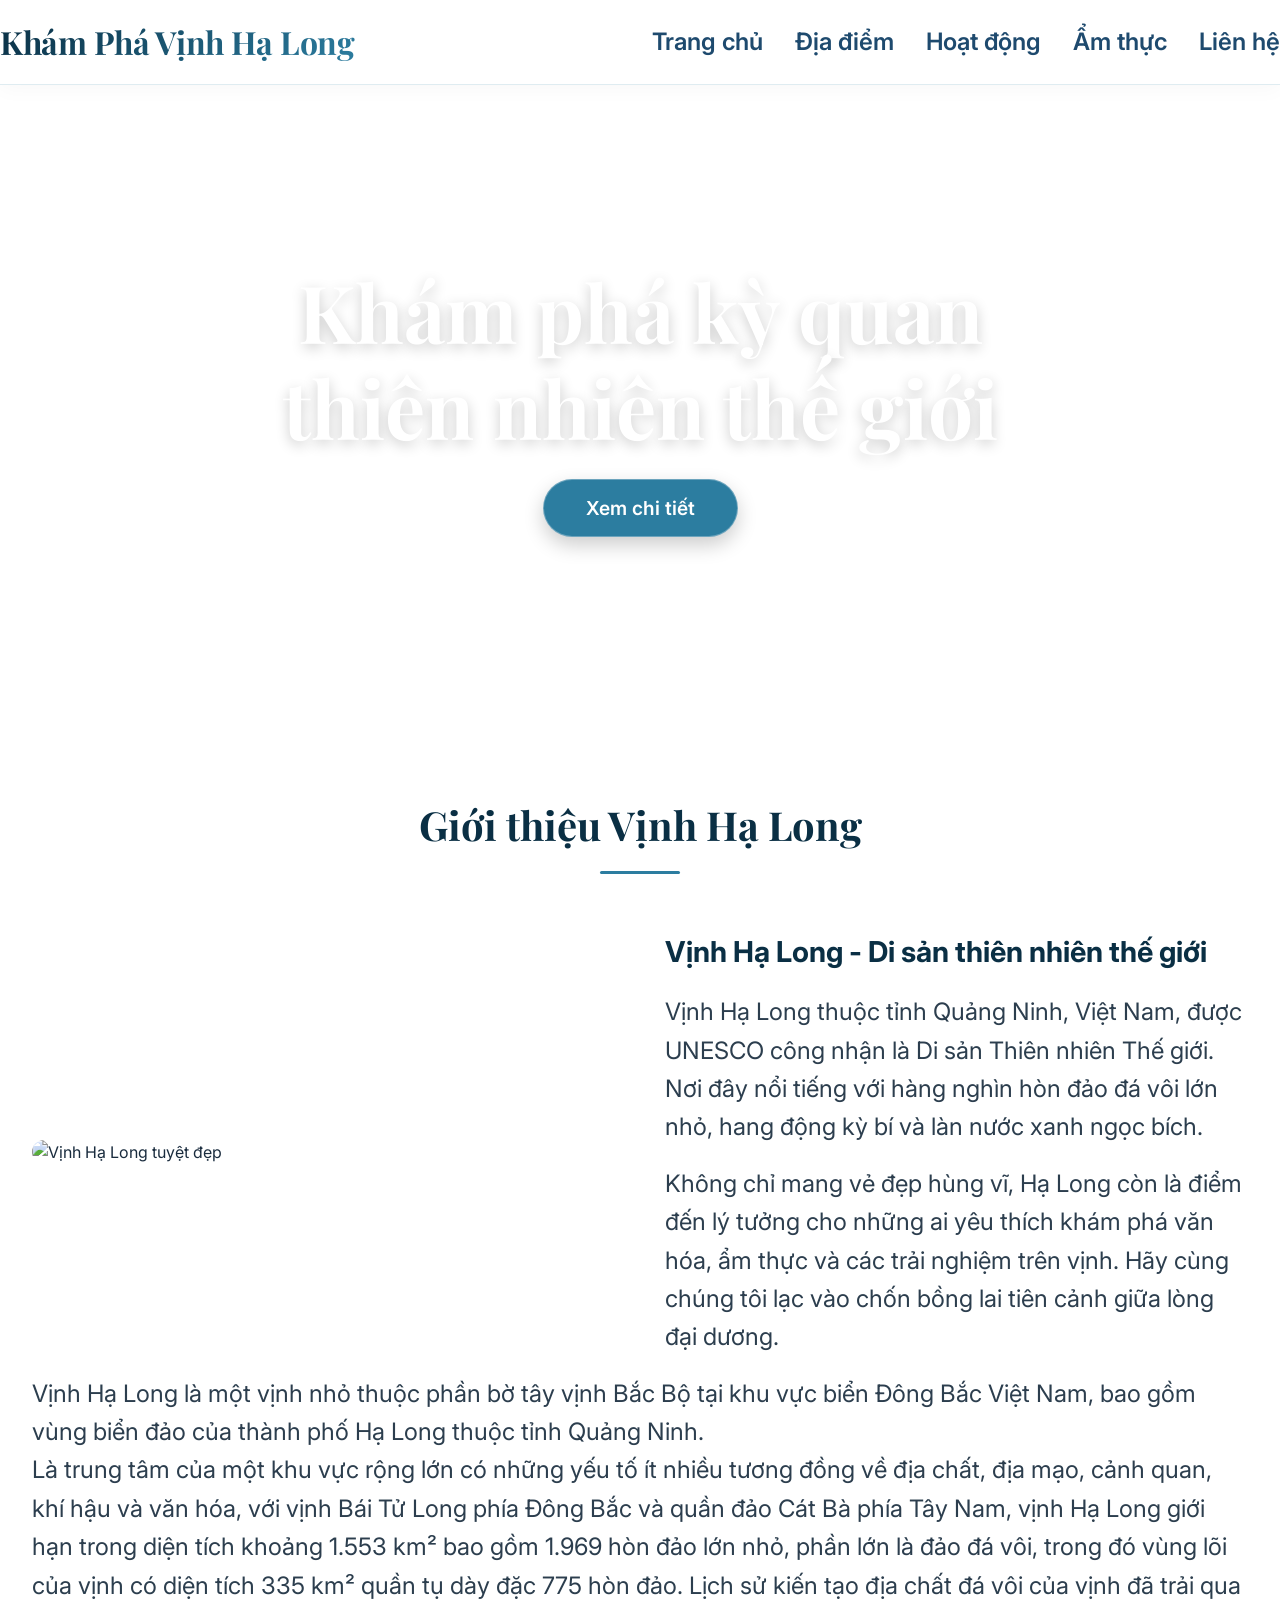
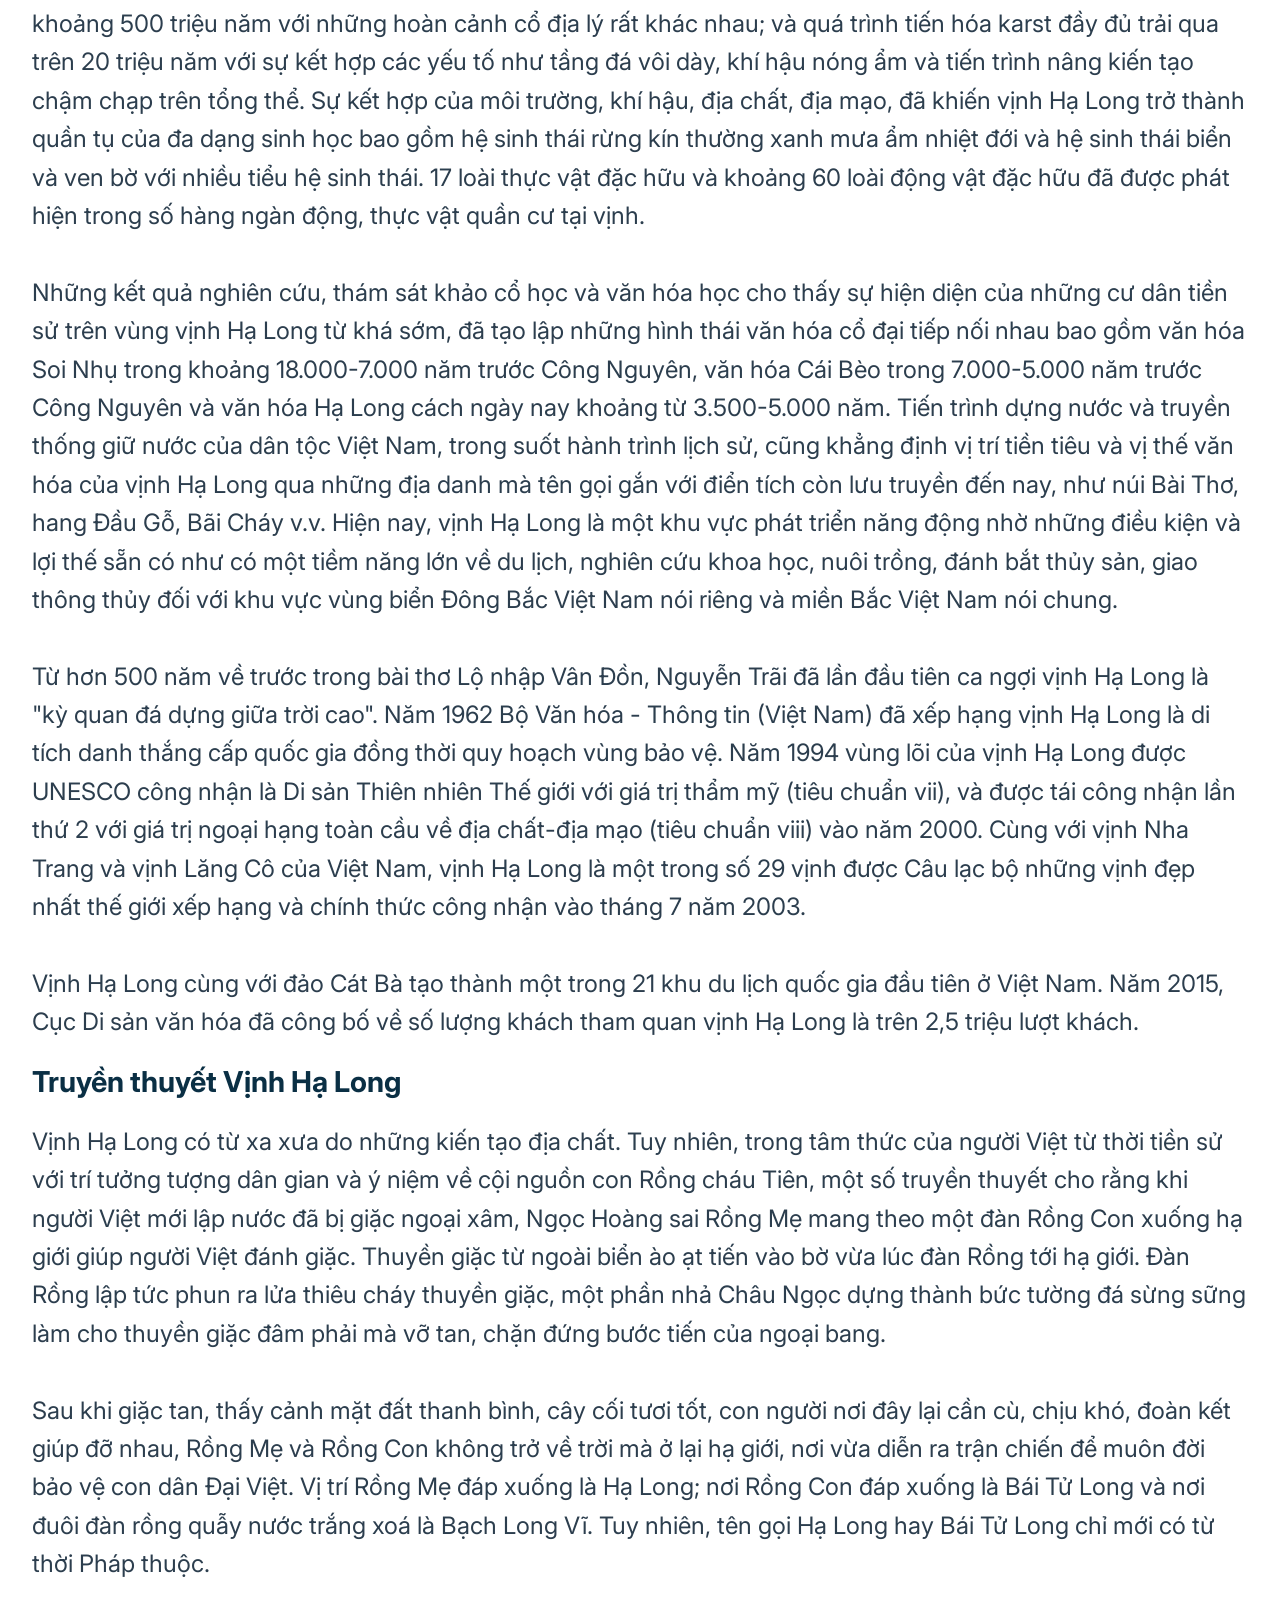
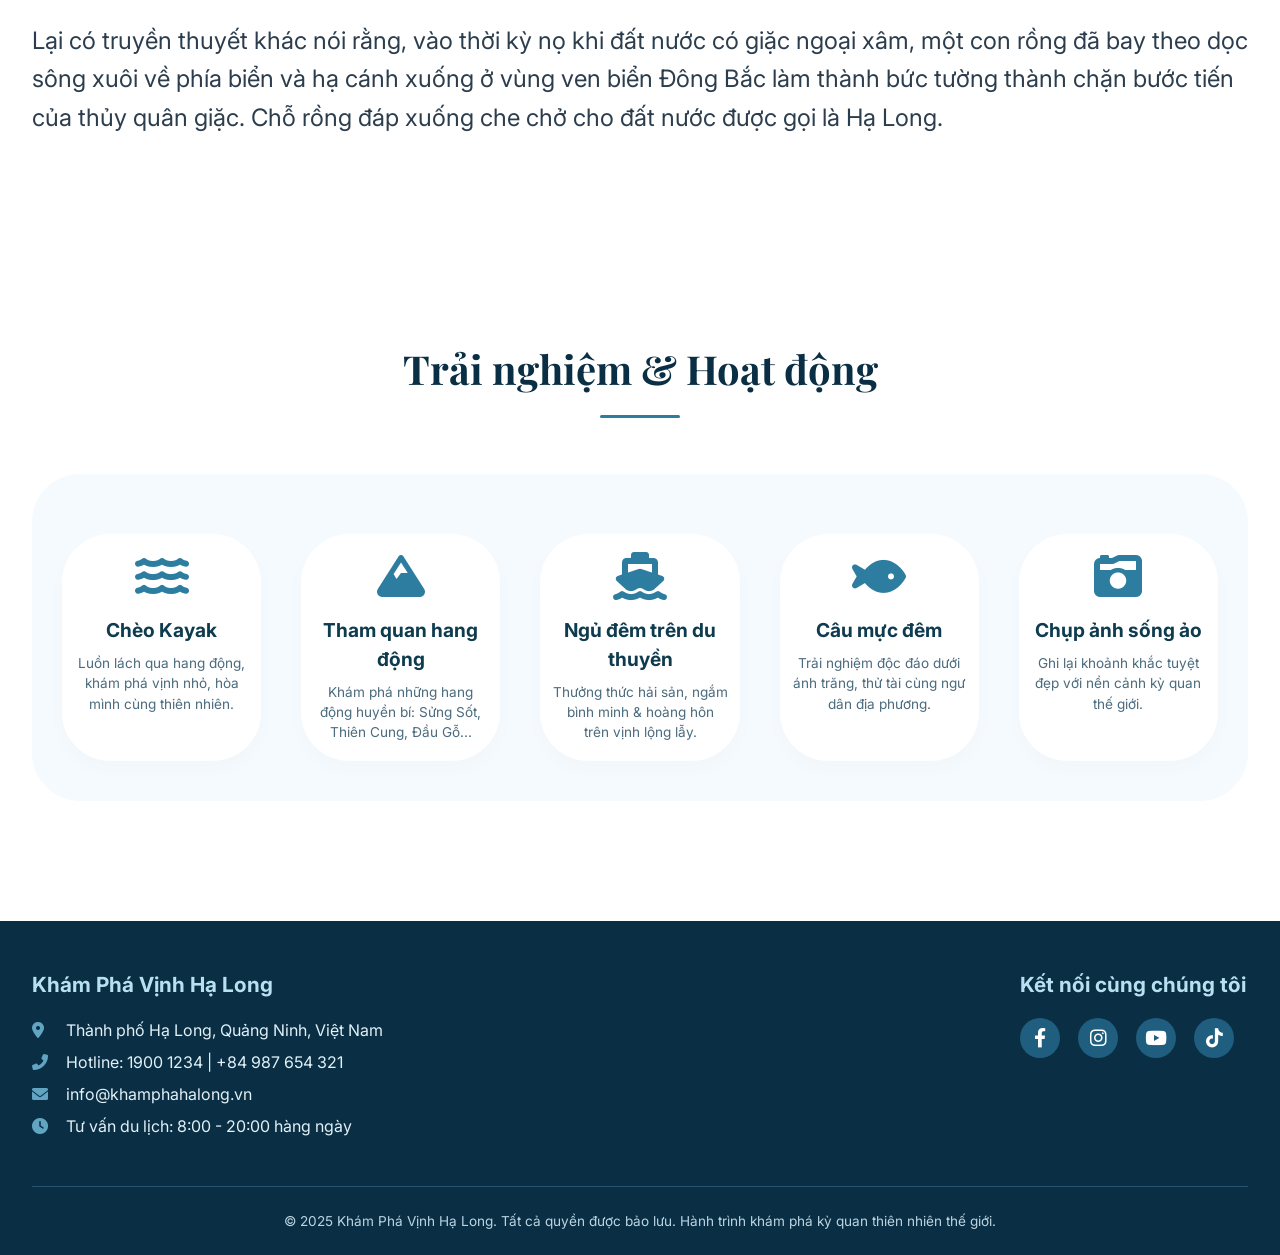
==== index.html @ 962cbc9d "Add files via upload" ====
<!DOCTYPE html>
<html lang="vi">
<head>
    <meta charset="UTF-8">
    <meta name="viewport" content="width=device-width, initial-scale=1.0, viewport-fit=cover">
    <title>Khám Phá Vịnh Hạ Long - Kỳ Quan Thiên Nhiên Thế Giới</title>
    <link rel="stylesheet" href="styles.css">
    <link href="https://fonts.googleapis.com/css2?family=Inter:opsz,wght@14..32,300;14..32,400;14..32,600;14..32,700&family=Playfair+Display:wght@500;600;700&display=swap" rel="stylesheet">
    <link rel="stylesheet" href="https://cdnjs.cloudflare.com/ajax/libs/font-awesome/6.0.0-beta3/css/all.min.css">
</head>
<body>
    <!-- Header -->
    <header class="header">
        <div class="container navbar">
            <div class="logo">
                <h1>Khám Phá Vịnh Hạ Long</h1>
            </div>
            <ul class="nav-menu">
                <li><a href="index.html">Trang chủ</a></li>
                <li><a href="place.html">Địa điểm</a></li>
                <li><a href="hoatdong.html">Hoạt động</a></li>
                <li><a href="food.html">Ẩm thực</a></li>
                <li><a href="#lien-he">Liên hệ</a></li>
            </ul>
        </div>
    </header>

    <!-- Banner -->
    <section class="hero">
        <div class="hero-content">
            <h2>Khám phá kỳ quan thiên nhiên thế giới</h2>
            <a href="#gioi-thieu" class="btn-hero">Xem chi tiết</a>
        </div>
    </section>

    <!-- Giới thiệu -->
    <section id="gioi-thieu">
        <div class="container">
            <h2 class="section-title">Giới thiệu Vịnh Hạ Long</h2>
            <div class="about-grid">
                <div class="about-img">
                    <img src="img/HL1-9875-1689130357.webp" alt="Vịnh Hạ Long tuyệt đẹp">
                </div>
                <div class="about-text">
                    <h3>Vịnh Hạ Long - Di sản thiên nhiên thế giới</h3>
                    <p>Vịnh Hạ Long thuộc tỉnh Quảng Ninh, Việt Nam, được UNESCO công nhận là Di sản Thiên nhiên Thế giới. Nơi đây nổi tiếng với hàng nghìn hòn đảo đá vôi lớn nhỏ, hang động kỳ bí và làn nước xanh ngọc bích.</p>
                    <p>Không chỉ mang vẻ đẹp hùng vĩ, Hạ Long còn là điểm đến lý tưởng cho những ai yêu thích khám phá văn hóa, ẩm thực và các trải nghiệm trên vịnh. Hãy cùng chúng tôi lạc vào chốn bồng lai tiên cảnh giữa lòng đại dương.</p>
                </div>
            </div>
            <div class="about-text">
                <p>Vịnh Hạ Long là một vịnh nhỏ thuộc phần bờ tây vịnh Bắc Bộ tại khu vực biển Đông Bắc Việt Nam, bao gồm vùng biển đảo của thành phố Hạ Long thuộc tỉnh Quảng Ninh.<br>

                Là trung tâm của một khu vực rộng lớn có những yếu tố ít nhiều tương đồng về địa chất, địa mạo, cảnh quan, khí hậu và văn hóa, với vịnh Bái Tử Long phía Đông Bắc và quần đảo Cát Bà phía Tây Nam, vịnh Hạ Long giới hạn trong diện tích khoảng 1.553 km² bao gồm 1.969 hòn đảo lớn nhỏ, phần lớn là đảo đá vôi, trong đó vùng lõi của vịnh có diện tích 335 km² quần tụ dày đặc 775 hòn đảo. Lịch sử kiến tạo địa chất đá vôi của vịnh đã trải qua khoảng 500 triệu năm với những hoàn cảnh cổ địa lý rất khác nhau; và quá trình tiến hóa karst đầy đủ trải qua trên 20 triệu năm với sự kết hợp các yếu tố như tầng đá vôi dày, khí hậu nóng ẩm và tiến trình nâng kiến tạo chậm chạp trên tổng thể. Sự kết hợp của môi trường, khí hậu, địa chất, địa mạo, đã khiến vịnh Hạ Long trở thành quần tụ của đa dạng sinh học bao gồm hệ sinh thái rừng kín thường xanh mưa ẩm nhiệt đới và hệ sinh thái biển và ven bờ với nhiều tiểu hệ sinh thái. 17 loài thực vật đặc hữu và khoảng 60 loài động vật đặc hữu đã được phát hiện trong số hàng ngàn động, thực vật quần cư tại vịnh.<br><br>

                Những kết quả nghiên cứu, thám sát khảo cổ học và văn hóa học cho thấy sự hiện diện của những cư dân tiền sử trên vùng vịnh Hạ Long từ khá sớm, đã tạo lập những hình thái văn hóa cổ đại tiếp nối nhau bao gồm văn hóa Soi Nhụ trong khoảng 18.000-7.000 năm trước Công Nguyên, văn hóa Cái Bèo trong 7.000-5.000 năm trước Công Nguyên và văn hóa Hạ Long cách ngày nay khoảng từ 3.500-5.000 năm. Tiến trình dựng nước và truyền thống giữ nước của dân tộc Việt Nam, trong suốt hành trình lịch sử, cũng khẳng định vị trí tiền tiêu và vị thế văn hóa của vịnh Hạ Long qua những địa danh mà tên gọi gắn với điển tích còn lưu truyền đến nay, như núi Bài Thơ, hang Đầu Gỗ, Bãi Cháy v.v. Hiện nay, vịnh Hạ Long là một khu vực phát triển năng động nhờ những điều kiện và lợi thế sẵn có như có một tiềm năng lớn về du lịch, nghiên cứu khoa học, nuôi trồng, đánh bắt thủy sản, giao thông thủy đối với khu vực vùng biển Đông Bắc Việt Nam nói riêng và miền Bắc Việt Nam nói chung.<br><br>

                Từ hơn 500 năm về trước trong bài thơ Lộ nhập Vân Đồn, Nguyễn Trãi đã lần đầu tiên ca ngợi vịnh Hạ Long là "kỳ quan đá dựng giữa trời cao". Năm 1962 Bộ Văn hóa - Thông tin (Việt Nam) đã xếp hạng vịnh Hạ Long là di tích danh thắng cấp quốc gia đồng thời quy hoạch vùng bảo vệ. Năm 1994 vùng lõi của vịnh Hạ Long được UNESCO công nhận là Di sản Thiên nhiên Thế giới với giá trị thẩm mỹ (tiêu chuẩn vii), và được tái công nhận lần thứ 2 với giá trị ngoại hạng toàn cầu về địa chất-địa mạo (tiêu chuẩn viii) vào năm 2000. Cùng với vịnh Nha Trang và vịnh Lăng Cô của Việt Nam, vịnh Hạ Long là một trong số 29 vịnh được Câu lạc bộ những vịnh đẹp nhất thế giới xếp hạng và chính thức công nhận vào tháng 7 năm 2003.<br><br>

                Vịnh Hạ Long cùng với đảo Cát Bà tạo thành một trong 21 khu du lịch quốc gia đầu tiên ở Việt Nam. Năm 2015, Cục Di sản văn hóa đã công bố về số lượng khách tham quan vịnh Hạ Long là trên 2,5 triệu lượt khách.
                </p>
            </div>
            <div class="about-text">
                <h3>Truyền thuyết Vịnh Hạ Long</h3>
                <p>Vịnh Hạ Long có từ xa xưa do những kiến tạo địa chất. Tuy nhiên, trong tâm thức của người Việt từ thời tiền sử với trí tưởng tượng dân gian và ý niệm về cội nguồn con Rồng cháu Tiên, một số truyền thuyết cho rằng khi người Việt mới lập nước đã bị giặc ngoại xâm, Ngọc Hoàng sai Rồng Mẹ mang theo một đàn Rồng Con xuống hạ giới giúp người Việt đánh giặc. Thuyền giặc từ ngoài biển ào ạt tiến vào bờ vừa lúc đàn Rồng tới hạ giới. Đàn Rồng lập tức phun ra lửa thiêu cháy thuyền giặc, một phần nhả Châu Ngọc dựng thành bức tường đá sừng sững làm cho thuyền giặc đâm phải mà vỡ tan, chặn đứng bước tiến của ngoại bang.<br><br>

                Sau khi giặc tan, thấy cảnh mặt đất thanh bình, cây cối tươi tốt, con người nơi đây lại cần cù, chịu khó, đoàn kết giúp đỡ nhau, Rồng Mẹ và Rồng Con không trở về trời mà ở lại hạ giới, nơi vừa diễn ra trận chiến để muôn đời bảo vệ con dân Đại Việt. Vị trí Rồng Mẹ đáp xuống là Hạ Long; nơi Rồng Con đáp xuống là Bái Tử Long và nơi đuôi đàn rồng quẫy nước trắng xoá là Bạch Long Vĩ. Tuy nhiên, tên gọi Hạ Long hay Bái Tử Long chỉ mới có từ thời Pháp thuộc.<br><br>

                Lại có truyền thuyết khác nói rằng, vào thời kỳ nọ khi đất nước có giặc ngoại xâm, một con rồng đã bay theo dọc sông xuôi về phía biển và hạ cánh xuống ở vùng ven biển Đông Bắc làm thành bức tường thành chặn bước tiến của thủy quân giặc. Chỗ rồng đáp xuống che chở cho đất nước được gọi là Hạ Long.</p>
            </div>
        </div>
        <br>
    </section>

    <!-- Hoạt động du lịch -->
    <section id="hoat-dong">
        <div class="container">
            <h2 class="section-title">Trải nghiệm & Hoạt động</h2>
            <div class="activities-wrapper">
                <div class="activities-grid">
                    <div class="activity-item">
                        <i class="fas fa-water"></i>
                        <h4>Chèo Kayak</h4>
                        <p>Luồn lách qua hang động, khám phá vịnh nhỏ, hòa mình cùng thiên nhiên.</p>
                    </div>
                    <div class="activity-item">
                        <i class="fas fa-mountain"></i>
                        <h4>Tham quan hang động</h4>
                        <p>Khám phá những hang động huyền bí: Sửng Sốt, Thiên Cung, Đầu Gỗ...</p>
                    </div>
                    <div class="activity-item">
                        <i class="fas fa-ship"></i>
                        <h4>Ngủ đêm trên du thuyền</h4>
                        <p>Thưởng thức hải sản, ngắm bình minh & hoàng hôn trên vịnh lộng lẫy.</p>
                    </div>
                    <div class="activity-item">
                        <i class="fas fa-fish"></i>
                        <h4>Câu mực đêm</h4>
                        <p>Trải nghiệm độc đáo dưới ánh trăng, thử tài cùng ngư dân địa phương.</p>
                    </div>
                    <div class="activity-item">
                        <i class="fas fa-camera-retro"></i>
                        <h4>Chụp ảnh sống ảo</h4>
                        <p>Ghi lại khoảnh khắc tuyệt đẹp với nền cảnh kỳ quan thế giới.</p>
                    </div>
                </div>
            </div>
        </div>
    </section>
    <!-- Footer + Liên hệ -->
    <footer class="footer" id="lien-he">
        <div class="container">
            <div class="footer-content">
                <div class="footer-info">
                    <h4>Khám Phá Vịnh Hạ Long</h4>
                    <p><i class="fas fa-map-marker-alt"></i> Thành phố Hạ Long, Quảng Ninh, Việt Nam</p>
                    <p><i class="fas fa-phone-alt"></i> Hotline: 1900 1234 | +84 987 654 321</p>
                    <p><i class="fas fa-envelope"></i> info@khamphahalong.vn</p>
                    <p><i class="fas fa-clock"></i> Tư vấn du lịch: 8:00 - 20:00 hàng ngày</p>
                </div>
                <div class="footer-social">
                    <h4>Kết nối cùng chúng tôi</h4>
                    <div class="social-icons">
                        <a href="#" aria-label="Facebook"><i class="fab fa-facebook-f"></i></a>
                        <a href="#" aria-label="Instagram"><i class="fab fa-instagram"></i></a>
                        <a href="#" aria-label="Youtube"><i class="fab fa-youtube"></i></a>
                        <a href="#" aria-label="Tiktok"><i class="fab fa-tiktok"></i></a>
                    </div>
                </div>
            </div>
            <div class="copyright">
                <p>&copy; 2025 Khám Phá Vịnh Hạ Long. Tất cả quyền được bảo lưu. Hành trình khám phá kỳ quan thiên nhiên thế giới.</p>
            </div>
        </div>
    </footer>

    <!-- Thêm hiệu ứng nhẹ, tất cả CSS animation đã có sẵn -->
</body>
</html>
---- styles.css ----
* {
            margin: 0;
            padding: 0;
            box-sizing: border-box;
        }

        body {
            font-family: 'Inter', sans-serif;
            background-color: #ffffff;
            color: #1a2c3e;
            line-height: 1.5;
            scroll-behavior: smooth;
        }

        :root {
            --deep-ocean: #0a2f44;  
            --aqua-breeze: #2c7da0;   
            --turquoise-light: #61a5c2;
            --sky-mist: #eef7ff;
            --pure-white: #ffffff;
            --soft-shadow: 0 20px 35px -12px rgba(0, 0, 0, 0.08);
            --card-hover: 0 25px 40px -12px rgba(0, 100, 120, 0.25);
        }

        .container {
            max-width: 1280px;
            margin: 0 auto;
            padding: 0 32px;
        }

        .header {
            background-color: rgba(255, 255, 255, 0.96);
            backdrop-filter: blur(2px);
            box-shadow: 0 4px 20px rgba(0, 0, 0, 0.03);
            position: sticky;
            top: 0;
            z-index: 100;
            border-bottom: 1px solid rgba(44, 125, 160, 0.15);
        }

        .navbar {
            display: flex;
            justify-content: space-between;
            align-items: center;
            flex-wrap: wrap;
            padding: 18px 0;
        }

        .logo h1 {
            font-size: 2rem;
            font-weight: 700;
            font-family: 'Playfair Display', serif;
            background: linear-gradient(135deg, #0a2f44, #2c7da0);
            background-clip: text;
            -webkit-background-clip: text;
            color: transparent;
            letter-spacing: -0.3px;
        }

        .nav-menu {
            display: flex;
            gap: 2rem;
            list-style: none;
        }

        .nav-menu li a {
            text-decoration: none;
            font-weight: 600;
            color: #1e4a6e;
            transition: all 0.25s ease;
            font-size: 1.5rem;
            padding-bottom: 6px;
            border-bottom: 2px solid transparent;
        }

        .nav-menu li a:hover {
            color: #2c7da0;
            border-bottom-color: #2c7da0;
            transform: translateY(-1px);
        }
        /*banner*/
        .hero {
            background: url('img/bannervinhhalong.jpg') center/cover no-repeat;
            min-height: 70vh;
            display: flex;
            align-items: center;
            justify-content: center;
            text-align: center;
            background-attachment: local;
        }

        .hero-content {
            max-width: 780px;
            padding: 0 20px;
            animation: fadeInUp 1s ease-out;
        }

        .hero-content p {
            font-size: 2rem;
            color: white;
            font-family: 'Playfair Display', serif;
        }

        .hero-content h2 {
            font-size: 5rem;
            font-weight: 700;
            font-family: 'Playfair Display', serif;
            color: white;
            text-shadow: 0 4px 14px rgba(0,0,0,0.2);
            margin-bottom: 24px;
            line-height: 1.2;
        }

        .btn-hero {
            display: inline-block;
            background-color: #2c7da0;
            color: white;
            padding: 14px 42px;
            font-size: 1.2rem;
            font-weight: 600;
            border-radius: 50px;
            text-decoration: none;
            transition: all 0.3s ease;
            box-shadow: 0 8px 20px rgba(0,0,0,0.2);
            border: 1px solid rgba(255,255,255,0.3);
        }

        .btn-hero:hover {
            background-color: #0a2f44;
            transform: scale(1.05);
            box-shadow: 0 12px 28px rgba(0,0,0,0.25);
        }

         /* Section style */
        section {
            padding: 80px 0;
        }

        .section-title {
            text-align: center;
            font-size: 2.5rem;
            font-family: 'Playfair Display', serif;
            color: #0a2f44;
            margin-bottom: 56px;
            position: relative;
        }

        .section-title:after {
            content: '';
            width: 80px;
            height: 3px;
            background: #2c7da0;
            display: block;
            margin: 16px auto 0;
            border-radius: 4px;
        }

        /* About 2 cột */
        .about-grid {
            display: flex;
            gap: 50px;
            align-items: center;
            flex-wrap: wrap;
        }

        .about-img {
            flex: 1;
            border-radius: 28px;
            overflow: hidden;
            box-shadow: var(--soft-shadow);
        }

        .about-img img {
            width: 100%;
            height: auto;
            display: block;
            transition: transform 0.5s ease;
        }

        .about-img:hover img {
            transform: scale(1.03);
        }

        .about-text {
            flex: 1;
        }

        .about-text h3 {
            font-size: 1.8rem;
            color: #0a2f44;
            margin-bottom: 20px;
        }

        .about-text p {
            font-size: 1.5rem;
            color: #2c3e4e;
            line-height: 1.6;
            margin-bottom: 18px;
        }

        /* Cards địa điểm */
        .cards-container {
            display: flex;
            flex-direction: column;
            gap: 40px;
            justify-content: center;
        }

        .place-card {
            display: flex;
            align-items: center;
            background: white;
            border-radius: 1px;
            overflow: hidden;
            box-shadow: var(--soft-shadow);
            
            cursor: pointer;
        }

        .card-img {
            flex: 0 0 280px;
            height: 220px;
            overflow: hidden;
        }

        .card-img img {
            width: 100%;
            height: 100%;
            object-fit: cover;
            transition: transform 0.5s ease;
        }


        .card-info {
            flex: 1;
            padding: 24px 24px 24px 0;
            margin-left: 21px;
            
        }

        .card-info h4 {
            font-size: 1.45rem;
            font-weight: 700;
            color: #0a2f44;
            margin-bottom: 10px;
            font-family: 'Playfair Display', serif;
        }

        .card-info p {
            color: #3e5a6b;
            font-size: 1rem;
            line-height: 1.55;
            margin-bottom: 0;
        }

        /* Hoạt động du lịch - icons */
        .activities-wrapper {
            background: #f4fafd;
            border-radius: 48px;
            padding: 40px 30px;
        }

        .activities-grid {
            display: flex;
            flex-wrap: wrap;
            justify-content: center;
            gap: 40px;
            margin-top: 20px;
        }

        .activity-item {
            text-align: center;
            flex: 1 1 180px;
            transition: all 0.25s ease;
            padding: 18px 12px;
            border-radius: 48px;
            background: white;
            box-shadow: 0 8px 20px rgba(0,0,0,0.02);
        }

        .activity-item i {
            font-size: 3rem;
            color: #2c7da0;
            margin-bottom: 16px;
            transition: transform 0.2s;
        }

        .activity-item:hover i {
            transform: translateY(-6px);
            color: #0a5c7e;
        }

        .activity-item h4 {
            font-weight: 700;
            font-size: 1.2rem;
            color: #0f3b4f;
            margin-bottom: 8px;
        }

        .activity-item p {
            font-size: 0.85rem;
            color: #4b6b7e;
        }

        /* Gallery */
        .gallery-grid {
            display: grid;
            grid-template-columns: repeat(auto-fit, minmax(260px, 1fr));
            gap: 24px;
        }

        .gallery-item {
            border-radius: 24px;
            overflow: hidden;
            aspect-ratio: 1 / 0.9;
            box-shadow: 0 12px 22px -12px rgba(0,0,0,0.1);
        }

        .gallery-item img {
            width: 100%;
            height: 100%;
            object-fit: cover;
            transition: transform 0.4s ease, filter 0.3s;
            display: block;
        }

        .gallery-item:hover img {
            transform: scale(1.08);
            filter: brightness(1.03) contrast(1.02);
        }
        .card {
            display: flex;
            max-width: 880px;
            width: 100%;
            background: #ffffff;
            border-radius: 24px 0 24px 24px; /* bo góc trên bên trái = 0, các góc còn lại 24px */
            overflow: hidden;
            box-shadow: 0 20px 35px -10px rgba(0, 0, 0, 0.15);
            transition: transform 0.2s ease;
        }

        /* PHẢI bo góc trên bên trái cho cả card, nhưng nếu muốn bo riêng ảnh thì xử lý thêm */
        /* Để ảnh bo góc trên bên trái, cần clip ảnh nằm trong card đã bo sẵn */
        
        /* PHẦN ẢNH BÊN TRÁI */
        .card-image {
            flex: 1.1; /* chiếm tỉ lệ ảnh to hơn text một chút */
            min-width: 0;
            background-image: url('https://placehold.co/800x1000/d4b48c/ffffff?text=Market+Place');
            background-size: cover;
            background-position: center 30%;
            /* bo góc trên bên trái (góc trùng với card) */
            border-top-left-radius: 0px; /* vì card đã bo, ảnh nằm sát nên k cần bo lại */
        }
        


        /* PHẦN TEXT BÊN PHẢI */
        .card-content {
            flex: 0.9;
            padding: 2rem 2rem 2rem 1.8rem;
            background: #fffdf9;
            display: flex;
            flex-direction: column;
            justify-content: space-between;
        }

        /* Tiêu đề */
        .card-content h2 {
            font-size: 2rem;
            font-weight: 600;
            color: #2c2a29;
            letter-spacing: -0.3px;
            margin-bottom: 0.75rem;
            border-left: 4px solid #d4a373;
            padding-left: 1rem;
        }

        /* Mô tả */
        .description {
            font-size: 0.92rem;
            line-height: 1.5;
            color: #5e4b34;
            margin-bottom: 1.5rem;
            padding-left: 1rem;
        }

        /* Footer */
        .footer {
            background: #0a2f44;
            color: #e2f0f7;
            padding: 48px 0 24px;
            margin-top: 40px;
        }

        .footer-content {
            display: flex;
            flex-wrap: wrap;
            justify-content: space-between;
            gap: 40px;
            margin-bottom: 40px;
        }

        .footer-info h4, .footer-social h4 {
            font-size: 1.3rem;
            margin-bottom: 18px;
            color: #b7e1f0;
        }

        .footer-info p {
            margin: 8px 0;
            display: flex;
            align-items: center;
            gap: 10px;
        }

        .footer-info i {
            width: 24px;
            color: #61a5c2;
        }

        .social-icons a {
            color: white;
            background: #1f5e7e;
            display: inline-flex;
            align-items: center;
            justify-content: center;
            width: 40px;
            height: 40px;
            border-radius: 50%;
            margin-right: 14px;
            transition: all 0.25s;
            font-size: 1.2rem;
            text-decoration: none;
        }

        .social-icons a:hover {
            background: #2c7da0;
            transform: translateY(-4px);
        }

        .copyright {
            text-align: center;
            border-top: 1px solid rgba(97, 165, 194, 0.3);
            padding-top: 24px;
            font-size: 0.85rem;
            color: #bbd4e2;
        }

        /* Animation */
        @keyframes fadeInUp {
            from {
                opacity: 0;
                transform: translateY(30px);
            }
            to {
                opacity: 1;
                transform: translateY(0);
            }
        }

        /* Responsive */
        @media (max-width: 900px) {
            .navbar {
                flex-direction: column;
                gap: 16px;
            }
            .nav-menu {
                gap: 1.5rem;
                flex-wrap: wrap;
                justify-content: center;
            }
            .hero-content h2 {
                font-size: 2.4rem;
            }
            .section-title {
                font-size: 2rem;
            }
            .about-grid {
                flex-direction: column;
            }
            .container {
                padding: 0 24px;
            }
        }

        @media (max-width: 640px) {
            .hero-content h2 {
                font-size: 1.8rem;
            }
            .btn-hero {
                padding: 10px 28px;
                font-size: 1rem;
            }
            section {
                padding: 56px 0;
            }
            .place-card {
                width: 100%;
                max-width: 320px;
            }
            .gallery-grid {
                gap: 16px;
            }
        }
        @media (max-width: 700px) {
            .card {
                flex-direction: column;
                border-radius: 0 20px 20px 20px;
            }
            .card-image {
                height: 240px;
                border-top-left-radius: 20px;
                border-top-right-radius: 20px;
            }
            .card-content {
                padding: 1.5rem;
            }
        }
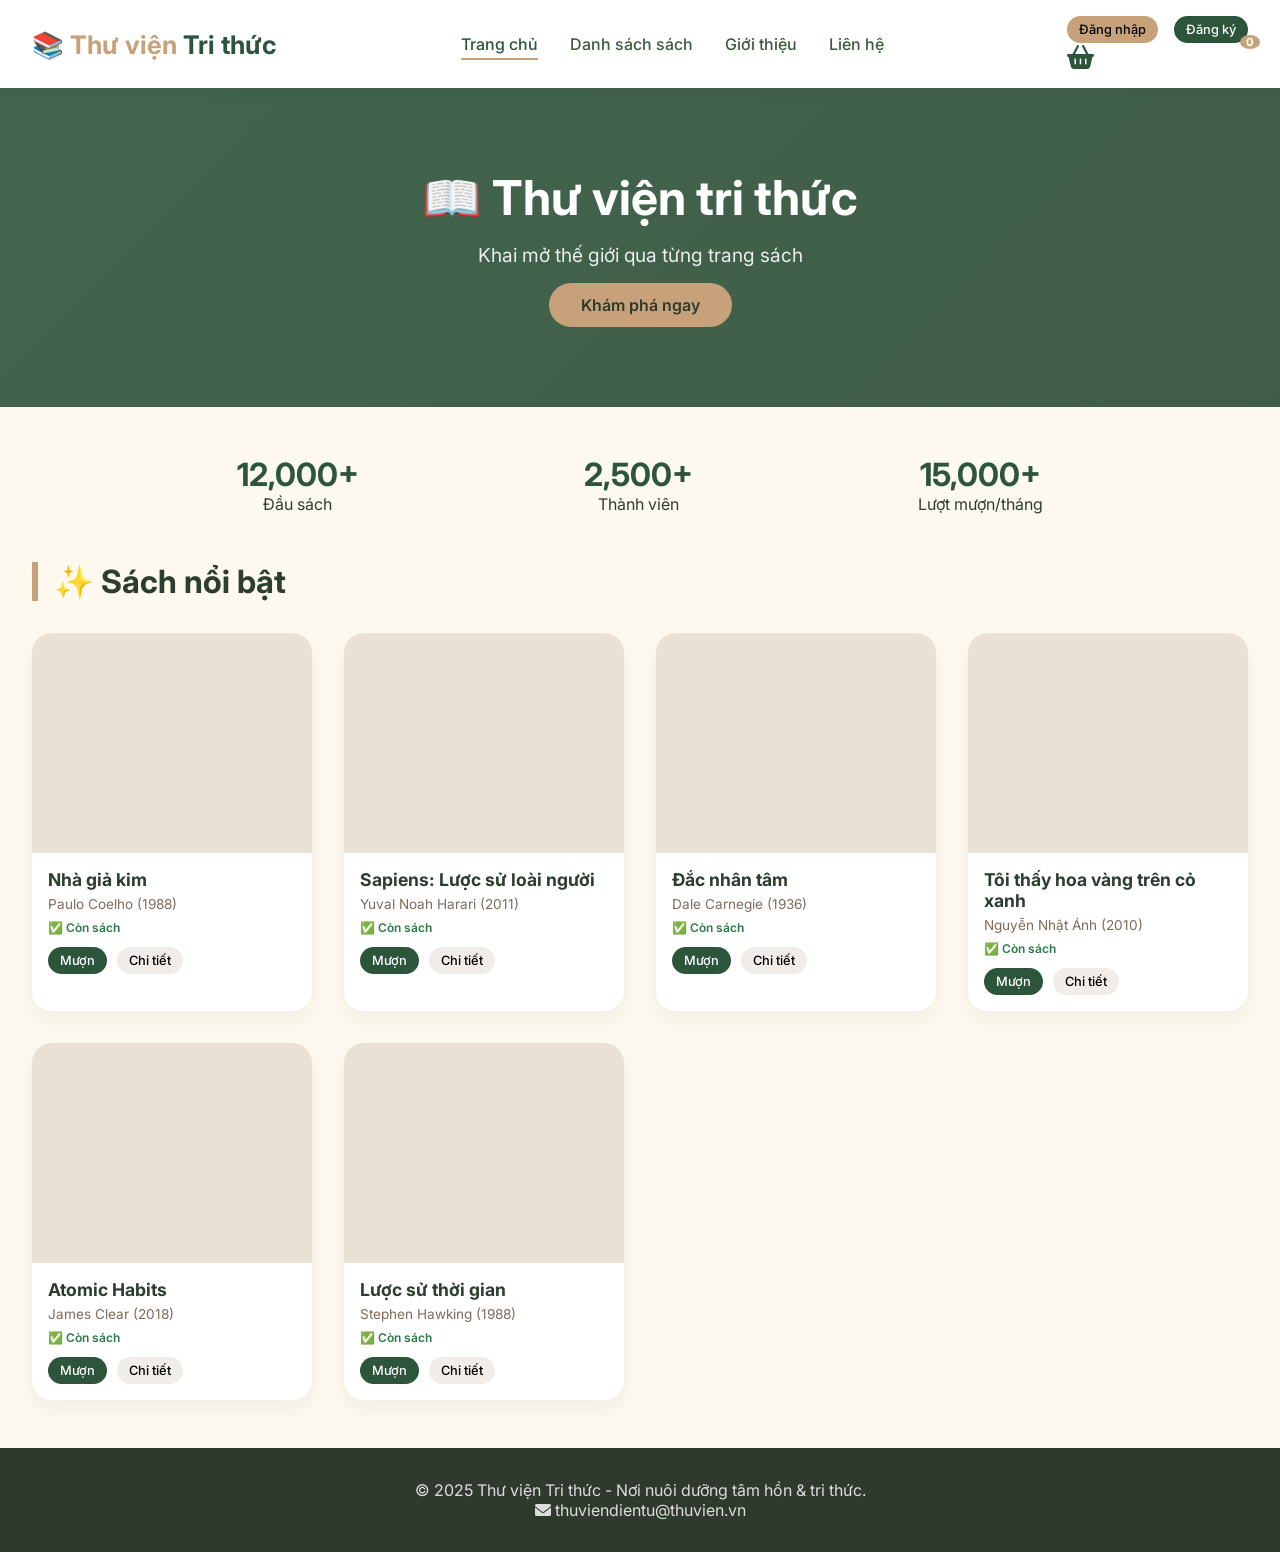
==== commit 27c7c56a: "Add files via upload" ====
--- a/index.html
+++ b/index.html
@@ -1,138 +1,887 @@
-<!DOCTYPE html>
-<html lang="vi">
-<head>
-    <meta charset="UTF-8">
-    <meta name="viewport" content="width=device-width, initial-scale=1.0, viewport-fit=cover">
-    <title>Khám Phá Vịnh Hạ Long - Kỳ Quan Thiên Nhiên Thế Giới</title>
-    <link rel="stylesheet" href="styles.css">
-    <link href="https://fonts.googleapis.com/css2?family=Inter:opsz,wght@14..32,300;14..32,400;14..32,600;14..32,700&family=Playfair+Display:wght@500;600;700&display=swap" rel="stylesheet">
-    <link rel="stylesheet" href="https://cdnjs.cloudflare.com/ajax/libs/font-awesome/6.0.0-beta3/css/all.min.css">
-</head>
-<body>
-    <!-- Header -->
-    <header class="header">
-        <div class="container navbar">
-            <div class="logo">
-                <h1>Khám Phá Vịnh Hạ Long</h1>
-            </div>
-            <ul class="nav-menu">
-                <li><a href="index.html">Trang chủ</a></li>
-                <li><a href="place.html">Địa điểm</a></li>
-                <li><a href="hoatdong.html">Hoạt động</a></li>
-                <li><a href="food.html">Ẩm thực</a></li>
-                <li><a href="#lien-he">Liên hệ</a></li>
-            </ul>
-        </div>
-    </header>
-
-    <!-- Banner -->
-    <section class="hero">
-        <div class="hero-content">
-            <h2>Khám phá kỳ quan thiên nhiên thế giới</h2>
-            <a href="#gioi-thieu" class="btn-hero">Xem chi tiết</a>
-        </div>
-    </section>
-
-    <!-- Giới thiệu -->
-    <section id="gioi-thieu">
-        <div class="container">
-            <h2 class="section-title">Giới thiệu Vịnh Hạ Long</h2>
-            <div class="about-grid">
-                <div class="about-img">
-                    <img src="img/HL1-9875-1689130357.webp" alt="Vịnh Hạ Long tuyệt đẹp">
-                </div>
-                <div class="about-text">
-                    <h3>Vịnh Hạ Long - Di sản thiên nhiên thế giới</h3>
-                    <p>Vịnh Hạ Long thuộc tỉnh Quảng Ninh, Việt Nam, được UNESCO công nhận là Di sản Thiên nhiên Thế giới. Nơi đây nổi tiếng với hàng nghìn hòn đảo đá vôi lớn nhỏ, hang động kỳ bí và làn nước xanh ngọc bích.</p>
-                    <p>Không chỉ mang vẻ đẹp hùng vĩ, Hạ Long còn là điểm đến lý tưởng cho những ai yêu thích khám phá văn hóa, ẩm thực và các trải nghiệm trên vịnh. Hãy cùng chúng tôi lạc vào chốn bồng lai tiên cảnh giữa lòng đại dương.</p>
-                </div>
-            </div>
-            <div class="about-text">
-                <p>Vịnh Hạ Long là một vịnh nhỏ thuộc phần bờ tây vịnh Bắc Bộ tại khu vực biển Đông Bắc Việt Nam, bao gồm vùng biển đảo của thành phố Hạ Long thuộc tỉnh Quảng Ninh.<br>
-
-                Là trung tâm của một khu vực rộng lớn có những yếu tố ít nhiều tương đồng về địa chất, địa mạo, cảnh quan, khí hậu và văn hóa, với vịnh Bái Tử Long phía Đông Bắc và quần đảo Cát Bà phía Tây Nam, vịnh Hạ Long giới hạn trong diện tích khoảng 1.553 km² bao gồm 1.969 hòn đảo lớn nhỏ, phần lớn là đảo đá vôi, trong đó vùng lõi của vịnh có diện tích 335 km² quần tụ dày đặc 775 hòn đảo. Lịch sử kiến tạo địa chất đá vôi của vịnh đã trải qua khoảng 500 triệu năm với những hoàn cảnh cổ địa lý rất khác nhau; và quá trình tiến hóa karst đầy đủ trải qua trên 20 triệu năm với sự kết hợp các yếu tố như tầng đá vôi dày, khí hậu nóng ẩm và tiến trình nâng kiến tạo chậm chạp trên tổng thể. Sự kết hợp của môi trường, khí hậu, địa chất, địa mạo, đã khiến vịnh Hạ Long trở thành quần tụ của đa dạng sinh học bao gồm hệ sinh thái rừng kín thường xanh mưa ẩm nhiệt đới và hệ sinh thái biển và ven bờ với nhiều tiểu hệ sinh thái. 17 loài thực vật đặc hữu và khoảng 60 loài động vật đặc hữu đã được phát hiện trong số hàng ngàn động, thực vật quần cư tại vịnh.<br><br>
-
-                Những kết quả nghiên cứu, thám sát khảo cổ học và văn hóa học cho thấy sự hiện diện của những cư dân tiền sử trên vùng vịnh Hạ Long từ khá sớm, đã tạo lập những hình thái văn hóa cổ đại tiếp nối nhau bao gồm văn hóa Soi Nhụ trong khoảng 18.000-7.000 năm trước Công Nguyên, văn hóa Cái Bèo trong 7.000-5.000 năm trước Công Nguyên và văn hóa Hạ Long cách ngày nay khoảng từ 3.500-5.000 năm. Tiến trình dựng nước và truyền thống giữ nước của dân tộc Việt Nam, trong suốt hành trình lịch sử, cũng khẳng định vị trí tiền tiêu và vị thế văn hóa của vịnh Hạ Long qua những địa danh mà tên gọi gắn với điển tích còn lưu truyền đến nay, như núi Bài Thơ, hang Đầu Gỗ, Bãi Cháy v.v. Hiện nay, vịnh Hạ Long là một khu vực phát triển năng động nhờ những điều kiện và lợi thế sẵn có như có một tiềm năng lớn về du lịch, nghiên cứu khoa học, nuôi trồng, đánh bắt thủy sản, giao thông thủy đối với khu vực vùng biển Đông Bắc Việt Nam nói riêng và miền Bắc Việt Nam nói chung.<br><br>
-
-                Từ hơn 500 năm về trước trong bài thơ Lộ nhập Vân Đồn, Nguyễn Trãi đã lần đầu tiên ca ngợi vịnh Hạ Long là "kỳ quan đá dựng giữa trời cao". Năm 1962 Bộ Văn hóa - Thông tin (Việt Nam) đã xếp hạng vịnh Hạ Long là di tích danh thắng cấp quốc gia đồng thời quy hoạch vùng bảo vệ. Năm 1994 vùng lõi của vịnh Hạ Long được UNESCO công nhận là Di sản Thiên nhiên Thế giới với giá trị thẩm mỹ (tiêu chuẩn vii), và được tái công nhận lần thứ 2 với giá trị ngoại hạng toàn cầu về địa chất-địa mạo (tiêu chuẩn viii) vào năm 2000. Cùng với vịnh Nha Trang và vịnh Lăng Cô của Việt Nam, vịnh Hạ Long là một trong số 29 vịnh được Câu lạc bộ những vịnh đẹp nhất thế giới xếp hạng và chính thức công nhận vào tháng 7 năm 2003.<br><br>
-
-                Vịnh Hạ Long cùng với đảo Cát Bà tạo thành một trong 21 khu du lịch quốc gia đầu tiên ở Việt Nam. Năm 2015, Cục Di sản văn hóa đã công bố về số lượng khách tham quan vịnh Hạ Long là trên 2,5 triệu lượt khách.
-                </p>
-            </div>
-            <div class="about-text">
-                <h3>Truyền thuyết Vịnh Hạ Long</h3>
-                <p>Vịnh Hạ Long có từ xa xưa do những kiến tạo địa chất. Tuy nhiên, trong tâm thức của người Việt từ thời tiền sử với trí tưởng tượng dân gian và ý niệm về cội nguồn con Rồng cháu Tiên, một số truyền thuyết cho rằng khi người Việt mới lập nước đã bị giặc ngoại xâm, Ngọc Hoàng sai Rồng Mẹ mang theo một đàn Rồng Con xuống hạ giới giúp người Việt đánh giặc. Thuyền giặc từ ngoài biển ào ạt tiến vào bờ vừa lúc đàn Rồng tới hạ giới. Đàn Rồng lập tức phun ra lửa thiêu cháy thuyền giặc, một phần nhả Châu Ngọc dựng thành bức tường đá sừng sững làm cho thuyền giặc đâm phải mà vỡ tan, chặn đứng bước tiến của ngoại bang.<br><br>
-
-                Sau khi giặc tan, thấy cảnh mặt đất thanh bình, cây cối tươi tốt, con người nơi đây lại cần cù, chịu khó, đoàn kết giúp đỡ nhau, Rồng Mẹ và Rồng Con không trở về trời mà ở lại hạ giới, nơi vừa diễn ra trận chiến để muôn đời bảo vệ con dân Đại Việt. Vị trí Rồng Mẹ đáp xuống là Hạ Long; nơi Rồng Con đáp xuống là Bái Tử Long và nơi đuôi đàn rồng quẫy nước trắng xoá là Bạch Long Vĩ. Tuy nhiên, tên gọi Hạ Long hay Bái Tử Long chỉ mới có từ thời Pháp thuộc.<br><br>
-
-                Lại có truyền thuyết khác nói rằng, vào thời kỳ nọ khi đất nước có giặc ngoại xâm, một con rồng đã bay theo dọc sông xuôi về phía biển và hạ cánh xuống ở vùng ven biển Đông Bắc làm thành bức tường thành chặn bước tiến của thủy quân giặc. Chỗ rồng đáp xuống che chở cho đất nước được gọi là Hạ Long.</p>
-            </div>
-        </div>
-        <br>
-    </section>
-
-    <!-- Hoạt động du lịch -->
-    <section id="hoat-dong">
-        <div class="container">
-            <h2 class="section-title">Trải nghiệm & Hoạt động</h2>
-            <div class="activities-wrapper">
-                <div class="activities-grid">
-                    <div class="activity-item">
-                        <i class="fas fa-water"></i>
-                        <h4>Chèo Kayak</h4>
-                        <p>Luồn lách qua hang động, khám phá vịnh nhỏ, hòa mình cùng thiên nhiên.</p>
-                    </div>
-                    <div class="activity-item">
-                        <i class="fas fa-mountain"></i>
-                        <h4>Tham quan hang động</h4>
-                        <p>Khám phá những hang động huyền bí: Sửng Sốt, Thiên Cung, Đầu Gỗ...</p>
-                    </div>
-                    <div class="activity-item">
-                        <i class="fas fa-ship"></i>
-                        <h4>Ngủ đêm trên du thuyền</h4>
-                        <p>Thưởng thức hải sản, ngắm bình minh & hoàng hôn trên vịnh lộng lẫy.</p>
-                    </div>
-                    <div class="activity-item">
-                        <i class="fas fa-fish"></i>
-                        <h4>Câu mực đêm</h4>
-                        <p>Trải nghiệm độc đáo dưới ánh trăng, thử tài cùng ngư dân địa phương.</p>
-                    </div>
-                    <div class="activity-item">
-                        <i class="fas fa-camera-retro"></i>
-                        <h4>Chụp ảnh sống ảo</h4>
-                        <p>Ghi lại khoảnh khắc tuyệt đẹp với nền cảnh kỳ quan thế giới.</p>
-                    </div>
-                </div>
-            </div>
-        </div>
-    </section>
-    <!-- Footer + Liên hệ -->
-    <footer class="footer" id="lien-he">
-        <div class="container">
-            <div class="footer-content">
-                <div class="footer-info">
-                    <h4>Khám Phá Vịnh Hạ Long</h4>
-                    <p><i class="fas fa-map-marker-alt"></i> Thành phố Hạ Long, Quảng Ninh, Việt Nam</p>
-                    <p><i class="fas fa-phone-alt"></i> Hotline: 1900 1234 | +84 987 654 321</p>
-                    <p><i class="fas fa-envelope"></i> info@khamphahalong.vn</p>
-                    <p><i class="fas fa-clock"></i> Tư vấn du lịch: 8:00 - 20:00 hàng ngày</p>
-                </div>
-                <div class="footer-social">
-                    <h4>Kết nối cùng chúng tôi</h4>
-                    <div class="social-icons">
-                        <a href="#" aria-label="Facebook"><i class="fab fa-facebook-f"></i></a>
-                        <a href="#" aria-label="Instagram"><i class="fab fa-instagram"></i></a>
-                        <a href="#" aria-label="Youtube"><i class="fab fa-youtube"></i></a>
-                        <a href="#" aria-label="Tiktok"><i class="fab fa-tiktok"></i></a>
-                    </div>
-                </div>
-            </div>
-            <div class="copyright">
-                <p>&copy; 2025 Khám Phá Vịnh Hạ Long. Tất cả quyền được bảo lưu. Hành trình khám phá kỳ quan thiên nhiên thế giới.</p>
-            </div>
-        </div>
-    </footer>
-
-    <!-- Thêm hiệu ứng nhẹ, tất cả CSS animation đã có sẵn -->
-</body>
+<!DOCTYPE html>
+<html lang="vi">
+<head>
+    <meta charset="UTF-8">
+    <meta name="viewport" content="width=device-width, initial-scale=1.0, user-scalable=yes">
+    <title>Thư viện tri thức - Kho sách online</title>
+    <!-- Google Fonts và Font Awesome -->
+    <link rel="preconnect" href="https://fonts.googleapis.com">
+    <link rel="preconnect" href="https://fonts.gstatic.com" crossorigin>
+    <link href="https://fonts.googleapis.com/css2?family=Inter:opsz,wght@14..32,300;14..32,400;14..32,500;14..32,600;14..32,700&display=swap" rel="stylesheet">
+    <link rel="stylesheet" href="https://cdnjs.cloudflare.com/ajax/libs/font-awesome/6.0.0-beta3/css/all.min.css">
+    <style>
+        * {
+            margin: 0;
+            padding: 0;
+            box-sizing: border-box;
+            font-family: 'Inter', sans-serif;
+        }
+
+        body {
+            background-color: #fef9ef; /* nền kem ấm */
+            color: #2c3e2f;
+            scroll-behavior: smooth;
+        }
+
+        /* Màu chủ đạo: xanh than đậm, nâu nhạt */
+        :root {
+            --primary: #2c553c;
+            --primary-dark: #1e3b2a;
+            --accent: #c7a17a;
+            --accent-light: #e7d4bf;
+            --gray-bg: #f8f4ea;
+            --text-dark: #2e3b2c;
+            --shadow: 0 8px 20px rgba(0,0,0,0.05);
+        }
+
+        /* Header */
+        header {
+            background: white;
+            box-shadow: 0 2px 12px rgba(0,0,0,0.05);
+            position: sticky;
+            top: 0;
+            z-index: 100;
+        }
+        .nav-container {
+            max-width: 1280px;
+            margin: 0 auto;
+            padding: 1rem 2rem;
+            display: flex;
+            justify-content: space-between;
+            align-items: center;
+            flex-wrap: wrap;
+        }
+        .logo h2 {
+            color: var(--primary);
+            font-weight: 700;
+            font-size: 1.6rem;
+        }
+        .logo span {
+            color: var(--accent);
+        }
+        .nav-links {
+            display: flex;
+            gap: 2rem;
+            list-style: none;
+        }
+        .nav-links li a {
+            text-decoration: none;
+            font-weight: 500;
+            color: #3c5a3e;
+            transition: 0.2s;
+            font-size: 1rem;
+        }
+        .nav-links li a:hover, .nav-links li a.active {
+            color: var(--primary);
+            border-bottom: 2px solid var(--accent);
+            padding-bottom: 4px;
+        }
+        .cart-icon {
+            position: relative;
+            cursor: pointer;
+            font-size: 1.5rem;
+            color: var(--primary);
+        }
+        .cart-count {
+            position: absolute;
+            top: -8px;
+            right: -12px;
+            background: var(--accent);
+            color: white;
+            font-size: 0.7rem;
+            font-weight: bold;
+            border-radius: 50%;
+            padding: 0px 6px;
+            min-width: 20px;
+            text-align: center;
+        }
+        /* banner */
+        .banner {
+            background: linear-gradient(135deg, rgba(44,85,60,0.9), rgba(31,65,42,0.85)), url('https://images.unsplash.com/photo-1524995997946-a1c2e315a42f?ixlib=rb-4.0.3&auto=format&fit=crop&w=2070&q=80');
+            background-size: cover;
+            background-position: center 30%;
+            padding: 5rem 2rem;
+            text-align: center;
+            color: white;
+        }
+        .banner h1 {
+            font-size: 3rem;
+            font-weight: 700;
+        }
+        .banner p {
+            font-size: 1.2rem;
+            margin: 1rem 0;
+            opacity: 0.9;
+        }
+        .btn-primary {
+            background: var(--accent);
+            border: none;
+            padding: 12px 32px;
+            font-weight: 600;
+            border-radius: 40px;
+            cursor: pointer;
+            font-size: 1rem;
+            color: #2e3b2c;
+            transition: 0.2s;
+        }
+        .btn-primary:hover {
+            background: #b8895c;
+            transform: scale(1.02);
+        }
+        /* stats */
+        .stats {
+            display: flex;
+            justify-content: space-around;
+            flex-wrap: wrap;
+            max-width: 1000px;
+            margin: 3rem auto;
+            text-align: center;
+            gap: 2rem;
+        }
+        .stat-item h3 {
+            font-size: 2rem;
+            color: var(--primary);
+        }
+        /* section sách */
+        .section {
+            max-width: 1280px;
+            margin: 3rem auto;
+            padding: 0 2rem;
+        }
+        .section-title {
+            font-size: 2rem;
+            margin-bottom: 2rem;
+            border-left: 6px solid var(--accent);
+            padding-left: 1rem;
+        }
+        .book-grid {
+            display: grid;
+            grid-template-columns: repeat(auto-fill, minmax(260px, 1fr));
+            gap: 2rem;
+        }
+        .book-card {
+            background: white;
+            border-radius: 20px;
+            overflow: hidden;
+            box-shadow: var(--shadow);
+            transition: transform 0.2s, box-shadow 0.2s;
+        }
+        .book-card:hover {
+            transform: translateY(-5px);
+            box-shadow: 0 12px 28px rgba(0,0,0,0.1);
+        }
+        .book-cover {
+            height: 220px;
+            background-size: cover;
+            background-position: center;
+            background-color: #e9e2d4;
+        }
+        .book-info {
+            padding: 1rem;
+        }
+        .book-title {
+            font-weight: 700;
+            font-size: 1.1rem;
+        }
+        .book-author {
+            font-size: 0.85rem;
+            color: #7f6b5a;
+            margin: 6px 0;
+        }
+        .book-status {
+            font-size: 0.75rem;
+            font-weight: 600;
+            margin: 8px 0;
+        }
+        .available { color: #2c7a4a; }
+        .unavailable { color: #b13e3e; }
+        .book-actions {
+            display: flex;
+            gap: 10px;
+            margin-top: 12px;
+        }
+        .btn-sm {
+            background: #f0ede8;
+            border: none;
+            padding: 6px 12px;
+            border-radius: 30px;
+            cursor: pointer;
+            font-size: 0.8rem;
+            font-weight: 500;
+            transition: 0.2s;
+        }
+        .btn-borrow {
+            background: var(--primary);
+            color: white;
+        }
+        .btn-borrow:hover {
+            background: var(--primary-dark);
+        }
+        /* Modal */
+        .modal {
+            display: none;
+            position: fixed;
+            top: 0; left: 0;
+            width: 100%; height: 100%;
+            background: rgba(0,0,0,0.6);
+            align-items: center;
+            justify-content: center;
+            z-index: 1000;
+        }
+        .modal-content {
+            background: white;
+            max-width: 500px;
+            width: 90%;
+            border-radius: 28px;
+            padding: 1.8rem;
+            position: relative;
+        }
+        .close-modal {
+            position: absolute;
+            right: 20px;
+            top: 15px;
+            font-size: 1.8rem;
+            cursor: pointer;
+        }
+        /* Cart page & giỏ */
+        .cart-items-container {
+            background: white;
+            border-radius: 24px;
+            padding: 1.5rem;
+            margin-top: 1rem;
+        }
+        .cart-item {
+            display: flex;
+            justify-content: space-between;
+            align-items: center;
+            border-bottom: 1px solid #eee;
+            padding: 12px 0;
+        }
+        .toast {
+            position: fixed;
+            bottom: 20px;
+            right: 20px;
+            background: var(--primary);
+            color: white;
+            padding: 12px 24px;
+            border-radius: 40px;
+            z-index: 1100;
+            box-shadow: 0 4px 12px rgba(0,0,0,0.2);
+            display: none;
+        }
+        footer {
+            background: #2e3b2c;
+            color: #ddd;
+            padding: 2rem;
+            text-align: center;
+            margin-top: 3rem;
+        }
+        .filter-bar {
+            display: flex;
+            flex-wrap: wrap;
+            justify-content: space-between;
+            margin-bottom: 2rem;
+            gap: 1rem;
+        }
+        #searchInput, #categoryFilter {
+            padding: 10px 16px;
+            border-radius: 40px;
+            border: 1px solid #ddd;
+            background: white;
+            outline: none;
+        }
+        @media (max-width: 768px) {
+            .nav-container { flex-direction: column; gap: 1rem; }
+            .nav-links { gap: 1rem; }
+            .banner h1 { font-size: 2rem; }
+        }
+        .page {
+            display: none;
+        }
+        .active-page {
+            display: block;
+        }
+        .empty-cart {
+            text-align: center;
+            padding: 3rem;
+            color: #888;
+        }
+    </style>
+</head>
+<body>
+
+<header>
+    <div class="nav-container">
+        <div class="logo">
+            <h2>📚 <span>Thư viện</span> Tri thức</h2>
+        </div>
+        <ul class="nav-links">
+            <li><a href="#" data-page="home" class="nav-link active">Trang chủ</a></li>
+            <li><a href="#" data-page="books" class="nav-link">Danh sách sách</a></li>
+            <li><a href="#" data-page="about" class="nav-link">Giới thiệu</a></li>
+            <li><a href="#" data-page="contact" class="nav-link">Liên hệ</a></li>
+        </ul>
+        <div class="user-actions">
+            <div id="loginSection" style="display: flex; align-items: center; gap: 1rem;">
+                <button id="loginBtn" class="btn-sm" style="background: var(--accent);">Đăng nhập</button>
+                <button id="registerBtn" class="btn-sm" style="background: var(--primary); color: white;">Đăng ký</button>
+            </div>
+            <div id="userSection" style="display: none; align-items: center; gap: 1rem;">
+                <span id="userName" style="font-weight: 500; color: var(--primary);"></span>
+                <button id="logoutBtn" class="btn-sm" style="background: #dc3545; color: white;">Đăng xuất</button>
+            </div>
+            <div class="cart-icon" id="cartIcon">
+                <i class="fas fa-shopping-basket"></i>
+                <span id="cartCounter" class="cart-count">0</span>
+            </div>
+        </div>
+    </div>
+</header>
+
+<main>
+    <!-- TRANG CHỦ -->
+    <div id="homePage" class="page active-page">
+        <div class="banner">
+            <h1>📖 Thư viện tri thức</h1>
+            <p>Khai mở thế giới qua từng trang sách</p>
+            <button class="btn-primary" id="exploreBtn">Khám phá ngay</button>
+        </div>
+        <div class="stats">
+<div class="stat-item"><h3>12,000+</h3><p>Đầu sách</p></div>
+            <div class="stat-item"><h3>2,500+</h3><p>Thành viên</p></div>
+            <div class="stat-item"><h3>15,000+</h3><p>Lượt mượn/tháng</p></div>
+        </div>
+        <div class="section">
+            <h2 class="section-title">✨ Sách nổi bật</h2>
+            <div id="featuredBooks" class="book-grid"></div>
+        </div>
+    </div>
+
+    <!-- TRANG DANH SÁCH SÁCH (có lọc + tìm kiếm) -->
+    <div id="booksPage" class="page">
+        <div class="section">
+            <h2 class="section-title">📚 Tất cả đầu sách</h2>
+            <div class="filter-bar">
+                <input type="text" id="searchInput" placeholder="🔍 Tìm theo tên sách..." style="flex:2; min-width: 180px;">
+                <select id="categoryFilter" style="flex:1; min-width: 140px;">
+                    <option value="all">Tất cả thể loại</option>
+                    <option value="Tiểu thuyết">Tiểu thuyết</option>
+                    <option value="Khoa học">Khoa học</option>
+                    <option value="Kỹ năng sống">Kỹ năng sống</option>
+                    <option value="Lịch sử">Lịch sử</option>
+                    <option value="Tâm lý">Tâm lý</option>
+                </select>
+            </div>
+            <div id="allBooksGrid" class="book-grid"></div>
+        </div>
+    </div>
+
+    <!-- GIỚI THIỆU -->
+    <div id="aboutPage" class="page">
+        <div class="section" style="background: white; border-radius: 32px; padding: 2rem;">
+            <h2 class="section-title">Về thư viện</h2>
+            <p style="font-size:1.1rem; line-height:1.5">Thư viện Tri thức được thành lập với sứ mệnh lan tỏa văn hóa đọc, kết nối tri thức. Chúng tôi cung cấp hơn 10.000 đầu sách đa dạng thể loại, không gian đọc hiện đại và dịch vụ mượn trực tuyến tiện lợi. Hãy tham gia cộng đồng yêu sách và khám phá những giá trị bất tận!</p>
+            <div style="margin-top:2rem; display: flex; gap: 1.5rem; flex-wrap:wrap;"><i class="fas fa-map-marker-alt"></i> 123 Đường Sách, Quận 1, TP.HCM <br><i class="fas fa-phone-alt"></i> 028 1234 5678</div>
+        </div>
+    </div>
+
+    <!-- LIÊN HỆ -->
+    <div id="contactPage" class="page">
+        <div class="section" style="background: white; border-radius: 32px; padding: 2rem;">
+            <h2 class="section-title">Liên hệ với chúng tôi</h2>
+            <p>📧 Email: support@thuvienthuc.vn</p>
+            <p>📞 Hotline: 1900 1009</p>
+            <p>🌐 Fanpage: fb.com/thuvienthuc</p>
+            <p>🏢 Địa chỉ: 123 Nguyễn Du, Quận 1, TP Hồ Chí Minh</p>
+            <div style="margin-top: 1rem;"><i class="fas fa-clock"></i> Giờ mở cửa: 8:00 - 20:00 (Thứ 2 - Chủ nhật)</div>
+        </div>
+    </div>
+
+    <!-- LOGIN MODAL -->
+    <div id="loginModal" class="modal">
+        <div class="modal-content">
+            <span class="close-modal" id="closeLoginModal">&times;</span>
+            <h3><i class="fas fa-sign-in-alt"></i> Đăng nhập</h3>
+            <form id="loginForm">
+                <div style="margin-bottom: 1rem;">
+                    <label>Email:</label>
+                    <input type="email" id="loginEmail" required style="width: 100%; padding: 12px; border: 1px solid #ddd; border-radius: 8px; margin-top: 4px;">
+                </div>
+                <div style="margin-bottom: 1rem;">
+                    <label>Mật khẩu:</label>
+                    <input type="password" id="loginPassword" required style="width: 100%; padding: 12px; border: 1px solid #ddd; border-radius: 8px; margin-top: 4px;">
+                </div>
+                <button type="submit" class="btn-primary" style="width: 100%;">Đăng nhập</button>
+            </form>
+            <p style="text-align: center; margin-top: 1rem;">Chưa có tài khoản? <a href="#" id="switchToRegister" style="color: var(--primary);">Đăng ký ngay</a></p>
+        </div>
+    </div>
+
+    <!-- REGISTER MODAL -->
+    <div id="registerModal" class="modal" style="display: none;">
+        <div class="modal-content">
+            <span class="close-modal" id="closeRegisterModal">&times;</span>
+            <h3><i class="fas fa-user-plus"></i> Đăng ký</h3>
+            <form id="registerForm">
+                <div style="margin-bottom: 1rem;">
+                    <label>Họ tên:</label>
+                    <input type="text" id="regName" required style="width: 100%; padding: 12px; border: 1px solid #ddd; border-radius: 8px; margin-top: 4px;">
+                </div>
+                <div style="margin-bottom: 1rem;">
+                    <label>Email:</label>
+                    <input type="email" id="regEmail" required style="width: 100%; padding: 12px; border: 1px solid #ddd; border-radius: 8px; margin-top: 4px;">
+                </div>
+                <div style="margin-bottom: 1rem;">
+                    <label>Mật khẩu:</label>
+                    <input type="password" id="regPassword" required style="width: 100%; padding: 12px; border: 1px solid #ddd; border-radius: 8px; margin-top: 4px;">
+                </div>
+                <button type="submit" class="btn-primary" style="width: 100%;">Đăng ký</button>
+            </form>
+            <p style="text-align: center; margin-top: 1rem;">Đã có tài khoản? <a href="#" id="switchToLogin" style="color: var(--primary);">Đăng nhập</a></p>
+        </div>
+    </div>
+
+    <!-- GIỎ MƯỢN MODAL -->
+    <div id="cartModal" class="modal">
+        <div class="modal-content">
+            <span class="close-modal" id="closeCartModal">&times;</span>
+            <h3>📦 Danh sách mượn</h3>
+            <div id="cartItemsList" class="cart-items-container"></div>
+            <div style="margin-top: 1rem; text-align: right;">
+                <button id="confirmBorrowBtn" class="btn-primary">Xác nhận mượn</button>
+            </div>
+        </div>
+    </div>
+
+    <!-- Toast thông báo -->
+    <div id="toastMsg" class="toast">✅ Thông báo</div>
+</main>
+
+<footer>
+    <p>© 2025 Thư viện Tri thức - Nơi nuôi dưỡng tâm hồn & tri thức.</p>
+    <p><i class="fas fa-envelope"></i> thuviendientu@thuvien.vn</p>
+</footer>
+
+<script>
+    // ---------- DỮ LIỆU NGƯỜI DÙNG FAKE ----------
+    const users = [
+        { id: 1, name: "Nguyễn Văn A", email: "user1@gmail.com", password: "123456" },
+        { id: 2, name: "Trần Thị B", email: "user2@gmail.com", password: "123456" }
+    ];
+
+    // Kiểm tra đăng nhập từ localStorage
+    let currentUser = JSON.parse(localStorage.getItem("currentUser")) || null;
+    let isLoggedIn = !!currentUser;
+
+    function updateAuthUI() {
+        if (isLoggedIn && currentUser) {
+            document.getElementById("loginSection").style.display = "none";
+            document.getElementById("userSection").style.display = "flex";
+            document.getElementById("userName").textContent = currentUser.name;
+        } else {
+            document.getElementById("loginSection").style.display = "flex";
+            document.getElementById("userSection").style.display = "none";
+        }
+    }
+
+    function requireLogin(callback) {
+        if (!isLoggedIn) {
+            showToast("⚠️ Vui lòng đăng nhập để mượn sách!");
+            document.getElementById("loginModal").style.display = "flex";
+            return false;
+        }
+        return true;
+    }
+
+    // ---------- DỮ LIỆU SÁCH MẪU ----------
+    const booksData = [
+        { id: 1, title: "Nhà giả kim", author: "Paulo Coelho", category: "Tiểu thuyết", year: 1988, cover: "https://picsum.photos/id/20/300/200", status: "available", desc: "Hành trình tìm kiếm kho báu và lẽ sống.", pages: 208, publisher: "NXB Văn học" },
+        { id: 2, title: "Sapiens: Lược sử loài người", author: "Yuval Noah Harari", category: "Lịch sử", year: 2011, cover: "https://picsum.photos/id/24/300/200", status: "available", desc: "Lịch sử phát triển của nhân loại từ thời tiền sử.", pages: 512, publisher: "NXB Thế giới" },
+        { id: 3, title: "Đắc nhân tâm", author: "Dale Carnegie", category: "Kỹ năng sống", year: 1936, cover: "https://picsum.photos/id/26/300/200", status: "available", desc: "Nghệ thuật giao tiếp và ứng xử.", pages: 320, publisher: "NXB Tổng hợp" },
+        { id: 4, title: "Vũ trụ trong vỏ hạt dẻ", author: "Stephen Hawking", category: "Khoa học", year: 2001, cover: "https://picsum.photos/id/29/300/200", status: "unavailable", desc: "Những lý thuyết vật lý hiện đại.", pages: 240, publisher: "NXB Trẻ" },
+        { id: 5, title: "Tôi thấy hoa vàng trên cỏ xanh", author: "Nguyễn Nhật Ánh", category: "Tiểu thuyết", year: 2010, cover: "https://picsum.photos/id/30/300/200", status: "available", desc: "Tuổi thơ và ký ức miền quê.", pages: 380, publisher: "NXB Kim Đồng" },
+        { id: 6, title: "Atomic Habits", author: "James Clear", category: "Kỹ năng sống", year: 2018, cover: "https://picsum.photos/id/33/300/200", status: "available", desc: "Thay đổi thói quen nhỏ tạo đột phá lớn.", pages: 320, publisher: "NXB Lao động" },
+        { id: 7, title: "Lược sử thời gian", author: "Stephen Hawking", category: "Khoa học", year: 1988, cover: "https://picsum.photos/id/35/300/200", status: "available", desc: "Vũ trụ, lỗ đen và không gian.", pages: 256, publisher: "NXB Khoa học" },
+        { id: 8, title: "Cây cam ngọt của tôi", author: "José Mauro de Vasconcelos", category: "Tiểu thuyết", year: 1968, cover: "https://picsum.photos/id/39/300/200", status: "available", desc: "Câu chuyện xúc động về cậu bé Zezé.", pages: 232, publisher: "NXB Hội Nhà văn" },
+        { id: 9, title: "Dạy con làm giàu", author: "Robert Kiyosaki", category: "Kỹ năng sống", year: 1997, cover: "https://picsum.photos/id/42/300/200", status: "unavailable", desc: "Tư duy tài chính cho gia đình.", pages: 336, publisher: "NXB Trẻ" },
+        { id: 10, title: "Nghĩ giàu làm giàu", author: "Napoleon Hill", category: "Kỹ năng sống", year: 1937, cover: "https://picsum.photos/id/44/300/200", status: "available", desc: "Nguyên lý thành công vượt thời gian.", pages: 400, publisher: "NXB Tổng hợp" },
+        { id: 11, title: "Hành trình về phương Đông", author: "Baird T. Spalding", category: "Tâm lý", year: 1980, cover: "https://picsum.photos/id/50/300/200", status: "available", desc: "Khám phá tâm linh và triết lý phương Đông.", pages: 312, publisher: "NXB Tổng hợp" },
+        { id: 12, title: "Tuổi trẻ đáng giá bao nhiêu", author: "Rosie Nguyễn", category: "Kỹ năng sống", year: 2014, cover: "https://picsum.photos/id/52/300/200", status: "unavailable", desc: "Hành trang cho tuổi trẻ đầy nhiệt huyết.", pages: 256, publisher: "NXB Trẻ" },
+        { id: 13, title: "Bí mật tư duy triệu phú", author: "T. Harv Eker", category: "Kỹ năng sống", year: 2005, cover: "https://picsum.photos/id/55/300/200", status: "available", desc: "Thay đổi tư duy để đạt giàu có.", pages: 288, publisher: "NXB Lao động" },
+        { id: 14, title: "Cho tôi xin một vé đi tuổi thơ", author: "Nguyễn Nhật Ánh", category: "Tiểu thuyết", year: 2008, cover: "https://picsum.photos/id/57/300/200", status: "available", desc: "Ký ức tuổi thơ trong trẻo và buồn vui.", pages: 220, publisher: "NXB Kim Đồng" },
+        { id: 15, title: "Homo Deus", author: "Yuval Noah Harari", category: "Khoa học", year: 2015, cover: "https://picsum.photos/id/60/300/200", status: "available", desc: "Tương lai của nhân loại trong kỷ nguyên dữ liệu.", pages: 448, publisher: "NXB Thế giới" },
+        { id: 16, title: "Mắt biếc", author: "Nguyễn Nhật Ánh", category: "Tiểu thuyết", year: 1989, cover: "https://picsum.photos/id/62/300/200", status: "available", desc: "Chuyện tình đầu buồn đẹp thời học trò.", pages: 296, publisher: "NXB Trẻ" },
+        { id: 17, title: "Nói ít làm nhiều", author: "Ekman Paul", category: "Kỹ năng sống", year: 2020, cover: "https://picsum.photos/id/65/300/200", status: "unavailable", desc: "Hành động thực tế thay vì lời nói suông.", pages: 180, publisher: "NXB Phụ nữ" },
+        { id: 18, title: "Lịch sử loài người bằng tranh", author: "B. V. Điệp", category: "Lịch sử", year: 2022, cover: "https://picsum.photos/id/67/300/200", status: "available", desc: "Lịch sử thế giới qua tranh minh họa sinh động.", pages: 400, publisher: "NXB Giáo dục" },
+        { id: 19, title: "Tư duy nhanh và chậm", author: "Daniel Kahneman", category: "Tâm lý", year: 2011, cover: "https://picsum.photos/id/70/300/200", status: "available", desc: "Hai hệ thống tư duy kiểm soát hành vi con người.", pages: 512, publisher: "NXB Trí thức" },
+        { id: 20, title: "Thói quen nguyên tử", author: "James Clear", category: "Kỹ năng sống", year: 2018, cover: "https://picsum.photos/id/72/300/200", status: "available", desc: "Xây dựng thói quen nhỏ để thay đổi cuộc đời.", pages: 320, publisher: "NXB Lao động" },
+        { id: 21, title: "Viên ngọc quý nhất", author: "Nguyễn Nhật Ánh", category: "Tiểu thuyết", year: 2023, cover: "https://picsum.photos/id/75/300/200", status: "unavailable", desc: "Câu chuyện cảm động về tình bạn và gia đình.", pages: 350, publisher: "NXB Kim Đồng" },
+        { id: 22, title: "Vật lý lượng tử", author: "Brian Cox", category: "Khoa học", year: 2024, cover: "https://picsum.photos/id/78/300/200", status: "available", desc: "Giải mã thế giới lượng tử dễ hiểu.", pages: 280, publisher: "NXB Khoa học" }
+    ];
+
+    // State giỏ mượn: lưu danh sách các book id (chỉ mượn 1 cuốn mỗi loại)
+    let borrowCart = JSON.parse(localStorage.getItem("borrowCart")) || [];
+
+    // Helper: Lưu giỏ vào localStorage + cập nhật icon
+    function updateCartStorage() {
+        localStorage.setItem("borrowCart", JSON.stringify(borrowCart));
+        document.getElementById("cartCounter").innerText = borrowCart.length;
+    }
+
+    // Thêm sách vào giỏ (require login)
+    function addToCart(bookId) {
+        const book = booksData.find(b => b.id == bookId);
+        if (!book) return;
+        if (book.status !== "available") {
+            showToast("❌ Sách đã hết, không thể mượn!");
+            return;
+        }
+        if (!requireLogin()) return;
+        if (borrowCart.includes(bookId)) {
+            showToast("⚠️ Sách đã có trong danh sách mượn!");
+            return;
+        }
+        borrowCart.push(bookId);
+        updateCartStorage();
+        showToast(`📘 Đã thêm "${book.title}" vào giỏ mượn!`);
+        renderCartModal();
+        if (document.getElementById("cartModal").style.display === "flex") renderCartModal();
+    }
+
+    // Xóa khỏi giỏ
+    function removeFromCart(bookId) {
+        borrowCart = borrowCart.filter(id => id !== bookId);
+        updateCartStorage();
+        renderCartModal();
+        showToast("🗑 Đã xóa khỏi danh sách mượn");
+        // Nếu đang ở trang books, re-render để cập nhật nút mượn (không cần reload toàn bộ)
+        if (document.getElementById("booksPage").classList.contains("active-page")) renderBooksList();
+        if (document.getElementById("homePage").classList.contains("active-page")) renderFeaturedBooks();
+    }
+
+    // Xác nhận mượn
+    let borrowAddress = localStorage.getItem("borrowAddress") || "";
+    let borrowPhone = localStorage.getItem("borrowPhone") || "";
+
+    function confirmBorrow() {
+        if (borrowCart.length === 0) {
+            showToast("📭 Giỏ mượn trống, hãy thêm sách!");
+            return;
+        }
+        if (!requireLogin()) return;
+
+        // Hiển thị confirm modal với address/phone input
+        const confirmHtml = `
+            <div style="text-align: center;">
+                <h3>📦 Xác nhận mượn sách</h3>
+                <p><strong>${borrowCart.length} cuốn sách</strong> cho <strong>${currentUser.name}</strong></p>
+                <div style="margin: 1rem 0;">
+                    <label style="display: block; margin-bottom: 0.5rem; font-weight: 500;">📍 Địa chỉ nhận sách:</label>
+                    <input type="text" id="borrowAddressInput" value="${borrowAddress}" placeholder="VD: 123 Đường ABC, Quận 1, TP.HCM" style="width: 100%; padding: 10px; border: 1px solid #ddd; border-radius: 8px;">
+                </div>
+                <div style="margin: 1rem 0;">
+                    <label style="display: block; margin-bottom: 0.5rem; font-weight: 500;">📞 SĐT nhận thông báo:</label>
+                    <input type="tel" id="borrowPhoneInput" value="${borrowPhone}" placeholder="VD: 0123456789" style="width: 100%; padding: 10px; border: 1px solid #ddd; border-radius: 8px;">
+                </div>
+                <div style="display: flex; gap: 1rem; justify-content: center;">
+                    <button onclick="cancelConfirmBorrow()" class="btn-sm" style="background: #6c757d; color: white;">Hủy</button>
+                    <button onclick="proceedBorrow()" class="btn-primary" style="padding: 10px 24px;">Xác nhận mượn</button>
+                </div>
+            </div>
+        `;
+
+        // Tạo confirm modal
+        let confirmModal = document.getElementById("confirmBorrowModal");
+        if (!confirmModal) {
+            confirmModal = document.createElement("div");
+            confirmModal.id = "confirmBorrowModal";
+            confirmModal.className = "modal";
+            confirmModal.innerHTML = `<div class="modal-content" id="confirmContent"></div>`;
+            document.body.appendChild(confirmModal);
+        }
+        document.getElementById("confirmContent").innerHTML = confirmHtml;
+        confirmModal.style.display = "flex";
+
+        // Focus inputs
+        setTimeout(() => {
+            document.getElementById("borrowAddressInput").focus();
+        }, 100);
+    }
+
+    function cancelConfirmBorrow() {
+        document.getElementById("confirmBorrowModal").style.display = "none";
+    }
+
+    function proceedBorrow() {
+        const address = document.getElementById("borrowAddressInput").value.trim();
+        const phone = document.getElementById("borrowPhoneInput").value.trim();
+
+        if (!address || !phone) {
+            showToast("❌ Vui lòng nhập đầy đủ địa chỉ và SĐT!");
+            return;
+        }
+
+        // Lưu info
+        borrowAddress = address;
+        borrowPhone = phone;
+        localStorage.setItem("borrowAddress", address);
+        localStorage.setItem("borrowPhone", phone);
+
+        // Xong!
+        showToast(`🎉 Mượn thành công ${borrowCart.length} cuốn sách!\n📍 Giao: ${address}\n📞 ${phone}`);
+        borrowCart = [];
+        updateCartStorage();
+        renderCartModal();
+        if (document.getElementById("booksPage").classList.contains("active-page")) renderBooksList();
+        if (document.getElementById("homePage").classList.contains("active-page")) renderFeaturedBooks();
+        document.getElementById("confirmBorrowModal").style.display = "none";
+        document.getElementById("cartModal").style.display = "none";
+    }
+
+    // Hiển thị modal giỏ
+    function renderCartModal() {
+        const container = document.getElementById("cartItemsList");
+        if (!container) return;
+        if (borrowCart.length === 0) {
+            container.innerHTML = `<div class="empty-cart"><i class="fas fa-book-open"></i> <p>Chưa có sách nào trong giỏ</p></div>`;
+            return;
+        }
+        let html = `<div style="margin-bottom: 8px;"><strong>Số lượng: ${borrowCart.length} cuốn</strong></div>`;
+        borrowCart.forEach(bookId => {
+            const book = booksData.find(b => b.id == bookId);
+            if (book) {
+                html += `
+                    <div class="cart-item">
+                        <div><strong>${book.title}</strong><br><small>${book.author}</small></div>
+                        <div><button class="btn-sm" onclick="removeFromCart(${book.id})">Xóa</button></div>
+                    </div>
+                `;
+            }
+        });
+        container.innerHTML = html;
+    }
+
+    // Toast thông báo
+    function showToast(msg) {
+        const toast = document.getElementById("toastMsg");
+        toast.innerText = msg;
+        toast.style.display = "block";
+        setTimeout(() => {
+            toast.style.display = "none";
+        }, 2000);
+    }
+
+    // Render sách nổi bật (lấy 6 cuốn đầu tiên hoặc random)
+    function renderFeaturedBooks() {
+        const featured = booksData.filter(b => b.status === "available").slice(0, 6);
+        const container = document.getElementById("featuredBooks");
+        if (!container) return;
+        container.innerHTML = featured.map(book => `
+            <div class="book-card">
+                <div class="book-cover" style="background-image: url('${book.cover}'); background-size: cover;"></div>
+                <div class="book-info">
+                    <div class="book-title">${book.title}</div>
+                    <div class="book-author">${book.author} (${book.year})</div>
+                    <div class="book-status ${book.status === 'available' ? 'available' : 'unavailable'}">${book.status === 'available' ? '✅ Còn sách' : '❌ Hết'}</div>
+                    <div class="book-actions">
+                        <button class="btn-sm btn-borrow" onclick="addToCart(${book.id})">Mượn</button>
+                        <button class="btn-sm" onclick="showDetail(${book.id})">Chi tiết</button>
+                    </div>
+                </div>
+            </div>
+        `).join('');
+    }
+
+    // Hiển thị modal chi tiết sách
+    function showDetail(bookId) {
+        const book = booksData.find(b => b.id == bookId);
+        if (!book) return;
+        // Tạo modal tạm (nếu chưa có modal detail)
+        let detailModal = document.getElementById("detailModal");
+        if (!detailModal) {
+            const modalDiv = document.createElement("div");
+            modalDiv.id = "detailModal";
+            modalDiv.className = "modal";
+            modalDiv.innerHTML = `<div class="modal-content"><span class="close-modal" id="closeDetailModal">&times;</span><div id="detailContent"></div></div>`;
+            document.body.appendChild(modalDiv);
+            document.getElementById("closeDetailModal").onclick = () => modalDiv.style.display = "none";
+            window.onclick = (e) => { if (e.target === modalDiv) modalDiv.style.display = "none"; };
+            detailModal = modalDiv;
+        }
+        const detailHtml = `
+            <h3>📖 ${book.title}</h3>
+            <p><strong>Tác giả:</strong> ${book.author}</p>
+            <p><strong>Thể loại:</strong> ${book.category}</p>
+            <p><strong>Năm XB:</strong> ${book.year}</p>
+            <p><strong>Số trang:</strong> ${book.pages || 250}</p>
+            <p><strong>Nhà xuất bản:</strong> ${book.publisher || "NXB Tri thức"}</p>
+            <p><strong>Mô tả:</strong> ${book.desc}</p>
+            <p><strong>Trạng thái:</strong> ${book.status === 'available' ? 'Có sẵn' : 'Hết mượn'}</p>
+            <button class="btn-primary" style="margin-top: 12px;" onclick="addToCart(${book.id}); document.getElementById('detailModal').style.display='none'">📥 Mượn sách</button>
+        `;
+        document.getElementById("detailContent").innerHTML = detailHtml;
+        detailModal.style.display = "flex";
+    }
+
+    // Lọc + tìm kiếm sách
+    let currentFilter = "all";
+    let currentSearch = "";
+    function renderBooksList() {
+        let filtered = booksData.filter(book => {
+            const matchCat = currentFilter === "all" || book.category === currentFilter;
+            const matchSearch = book.title.toLowerCase().includes(currentSearch.toLowerCase());
+            return matchCat && matchSearch;
+        });
+        const container = document.getElementById("allBooksGrid");
+        if (!container) return;
+        if (filtered.length === 0) {
+            container.innerHTML = `<div style="grid-column:1/-1; text-align:center;">Không tìm thấy sách nào 🥺</div>`;
+            return;
+        }
+        container.innerHTML = filtered.map(book => `
+            <div class="book-card">
+                <div class="book-cover" style="background-image: url('${book.cover}'); background-size: cover;"></div>
+                <div class="book-info">
+                    <div class="book-title">${book.title}</div>
+                    <div class="book-author">${book.author} (${book.year})</div>
+                    <div class="book-status ${book.status === 'available' ? 'available' : 'unavailable'}">${book.status === 'available' ? '✅ Còn sách' : '❌ Hết'}</div>
+                    <div class="book-actions">
+                        <button class="btn-sm btn-borrow" onclick="addToCart(${book.id})">Mượn</button>
+                        <button class="btn-sm" onclick="showDetail(${book.id})">Chi tiết</button>
+                    </div>
+                </div>
+            </div>
+        `).join('');
+    }
+
+    // Hàm điều hướng trang
+    function showPage(pageId) {
+        document.querySelectorAll('.page').forEach(page => page.classList.remove('active-page'));
+        document.getElementById(`${pageId}Page`).classList.add('active-page');
+        document.querySelectorAll('.nav-link').forEach(link => link.classList.remove('active'));
+        document.querySelector(`.nav-link[data-page="${pageId}"]`).classList.add('active');
+        if (pageId === 'books') { renderBooksList(); }
+        if (pageId === 'home') { renderFeaturedBooks(); }
+    }
+
+    // Event listeners
+    document.querySelectorAll('.nav-link').forEach(link => {
+        link.addEventListener('click', (e) => {
+            e.preventDefault();
+            const page = link.dataset.page;
+            showPage(page);
+        });
+    });
+    document.getElementById("exploreBtn")?.addEventListener("click", () => showPage('books'));
+    document.getElementById("cartIcon")?.addEventListener("click", () => {
+        renderCartModal();
+        document.getElementById("cartModal").style.display = "flex";
+    });
+    document.getElementById("closeCartModal")?.addEventListener("click", () => document.getElementById("cartModal").style.display = "none");
+    document.getElementById("confirmBorrowBtn")?.addEventListener("click", confirmBorrow);
+    window.addEventListener("click", (e) => { if (e.target === document.getElementById("cartModal")) document.getElementById("cartModal").style.display = "none"; });
+
+    // Lọc & tìm kiếm books
+    const searchInput = document.getElementById("searchInput");
+    const categoryFilter = document.getElementById("categoryFilter");
+    if (searchInput) {
+        searchInput.addEventListener("input", (e) => {
+            currentSearch = e.target.value;
+            renderBooksList();
+        });
+    }
+    if (categoryFilter) {
+        categoryFilter.addEventListener("change", (e) => {
+            currentFilter = e.target.value;
+            renderBooksList();
+        });
+    }
+
+    // Event listeners cho auth
+    document.getElementById('loginBtn')?.addEventListener('click', () => document.getElementById('loginModal').style.display = 'flex');
+    document.getElementById('registerBtn')?.addEventListener('click', () => {
+        document.getElementById('loginModal').style.display = 'none';
+        document.getElementById('registerModal').style.display = 'flex';
+    });
+
+    document.getElementById('loginForm')?.addEventListener('submit', (e) => {
+        e.preventDefault();
+        const email = document.getElementById('loginEmail').value;
+        const password = document.getElementById('loginPassword').value;
+        const user = users.find(u => u.email === email && u.password === password);
+        if (user) {
+            currentUser = user;
+            isLoggedIn = true;
+            localStorage.setItem("currentUser", JSON.stringify(user));
+            updateAuthUI();
+            document.getElementById('loginModal').style.display = 'none';
+            showToast(`👋 Chào ${user.name}!`);
+        } else {
+            showToast("❌ Email hoặc mật khẩu không đúng!");
+        }
+    });
+
+    document.getElementById('registerForm')?.addEventListener('submit', (e) => {
+        e.preventDefault();
+        const name = document.getElementById('regName').value;
+        const email = document.getElementById('regEmail').value;
+        const password = document.getElementById('regPassword').value;
+        // Check if email exists
+        if (users.find(u => u.email === email)) {
+            showToast("❌ Email đã tồn tại!");
+            return;
+        }
+        const newUser = { id: users.length + 1, name, email, password };
+        users.push(newUser);
+        currentUser = newUser;
+        isLoggedIn = true;
+        localStorage.setItem("currentUser", JSON.stringify(newUser));
+        updateAuthUI();
+        document.getElementById('registerModal').style.display = 'none';
+        showToast(`🎉 Đăng ký thành công, chào ${name}!`);
+    });
+
+    document.getElementById('logoutBtn')?.addEventListener('click', () => {
+        currentUser = null;
+        isLoggedIn = false;
+        localStorage.removeItem("currentUser");
+        borrowCart = [];
+        updateCartStorage();
+        updateAuthUI();
+        showToast("👋 Đã đăng xuất!");
+    });
+
+    // Close modals
+    document.getElementById('closeLoginModal')?.addEventListener('click', () => document.getElementById('loginModal').style.display = 'none');
+    document.getElementById('closeRegisterModal')?.addEventListener('click', () => document.getElementById('registerModal').style.display = 'none');
+    document.getElementById('switchToRegister')?.addEventListener('click', (e) => {
+        e.preventDefault();
+        document.getElementById('loginModal').style.display = 'none';
+        document.getElementById('registerModal').style.display = 'flex';
+    });
+    document.getElementById('switchToLogin')?.addEventListener('click', (e) => {
+        e.preventDefault();
+        document.getElementById('registerModal').style.display = 'none';
+        document.getElementById('loginModal').style.display = 'flex';
+    });
+
+    // Khởi tạo ban đầu
+    updateAuthUI();
+    renderFeaturedBooks();
+    updateCartStorage();
+    // đóng modal khi click ngoài
+    window.onclick = function(e) { 
+        const modal = document.getElementById("cartModal");
+        if (e.target === modal) modal.style.display = "none";
+        const detailModal = document.getElementById("detailModal");
+        if (detailModal && e.target === detailModal) detailModal.style.display = "none";
+        const loginModal = document.getElementById("loginModal");
+        if (loginModal && e.target === loginModal) loginModal.style.display = "none";
+        const registerModal = document.getElementById("registerModal");
+        if (registerModal && e.target === registerModal) registerModal.style.display = "none";
+    };
+    // đảm bảo renderBooksList có data sẵn
+    renderBooksList();
+</script>
+</body>
 </html>
